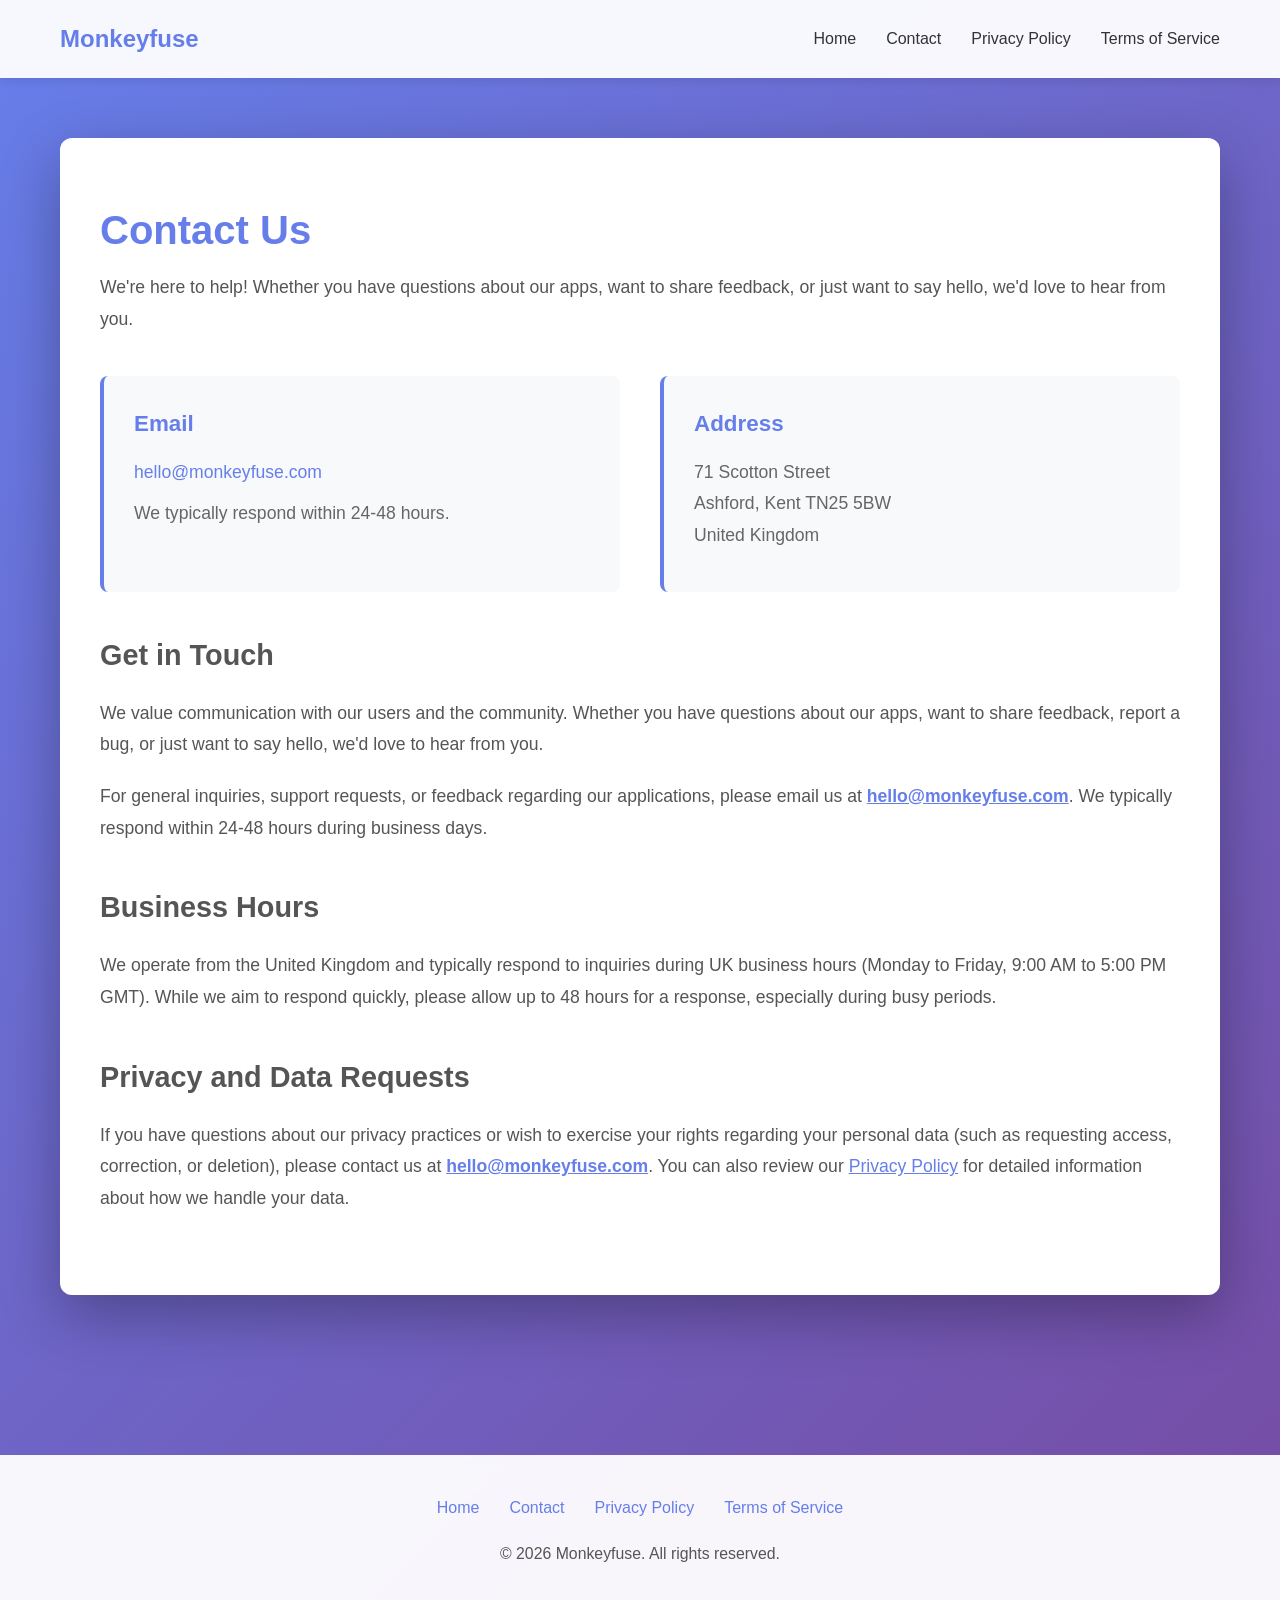
==== contact.html @ 835f0c0d "Update website: add contact and terms pages, update index and privacy pages" ====
<!DOCTYPE html>
<html lang="en">
<head>
    <meta charset="UTF-8">
    <meta name="viewport" content="width=device-width, initial-scale=1.0">
    <meta name="description" content="Contact Monkeyfuse - Get in touch with our software house team">
    <title>Contact Us - Monkeyfuse</title>
    <style>
        * {
            margin: 0;
            padding: 0;
            box-sizing: border-box;
        }
        
        body {
            font-family: -apple-system, BlinkMacSystemFont, 'Segoe UI', Roboto, Oxygen, Ubuntu, Cantarell, sans-serif;
            line-height: 1.6;
            color: #333;
            background: linear-gradient(135deg, #667eea 0%, #764ba2 100%);
            min-height: 100vh;
            padding: 0;
        }
        
        /* Navigation */
        nav {
            background: rgba(255, 255, 255, 0.95);
            backdrop-filter: blur(10px);
            padding: 20px 0;
            box-shadow: 0 2px 10px rgba(0, 0, 0, 0.1);
            position: sticky;
            top: 0;
            z-index: 100;
        }
        
        .nav-container {
            max-width: 1200px;
            margin: 0 auto;
            padding: 0 20px;
            display: flex;
            justify-content: space-between;
            align-items: center;
        }
        
        .logo {
            font-size: 1.5em;
            font-weight: 700;
            color: #667eea;
            text-decoration: none;
        }
        
        .nav-links {
            display: flex;
            gap: 30px;
            list-style: none;
        }
        
        .nav-links a {
            color: #333;
            text-decoration: none;
            font-weight: 500;
            transition: color 0.3s;
        }
        
        .nav-links a:hover {
            color: #667eea;
        }
        
        /* Main Content */
        .container {
            max-width: 1200px;
            margin: 0 auto;
            padding: 60px 20px;
        }
        
        .section {
            background: white;
            border-radius: 12px;
            box-shadow: 0 20px 60px rgba(0, 0, 0, 0.3);
            padding: 60px 40px;
            margin-bottom: 40px;
        }
        
        h1 {
            font-size: 2.5em;
            margin-bottom: 10px;
            color: #667eea;
            font-weight: 700;
        }
        
        h2 {
            font-size: 1.8em;
            margin-top: 40px;
            margin-bottom: 20px;
            color: #555;
            font-weight: 600;
        }
        
        p {
            font-size: 1.1em;
            color: #555;
            margin-bottom: 20px;
            line-height: 1.8;
        }
        
        .contact-grid {
            display: grid;
            grid-template-columns: repeat(auto-fit, minmax(300px, 1fr));
            gap: 40px;
            margin-top: 40px;
        }
        
        .contact-card {
            padding: 30px;
            background: #f8f9fa;
            border-radius: 8px;
            border-left: 4px solid #667eea;
        }
        
        .contact-card h3 {
            font-size: 1.4em;
            margin-bottom: 15px;
            color: #667eea;
        }
        
        .contact-card p {
            margin-bottom: 10px;
            color: #666;
        }
        
        .contact-card a {
            color: #667eea;
            text-decoration: none;
        }
        
        .contact-card a:hover {
            text-decoration: underline;
        }
        
        /* Contact Form */
        .contact-form {
            margin-top: 30px;
        }
        
        .form-group {
            margin-bottom: 25px;
        }
        
        .form-group label {
            display: block;
            margin-bottom: 8px;
            color: #555;
            font-weight: 500;
        }
        
        .form-group input,
        .form-group textarea {
            width: 100%;
            padding: 12px;
            border: 2px solid #e0e0e0;
            border-radius: 6px;
            font-size: 1em;
            font-family: inherit;
            transition: border-color 0.3s;
        }
        
        .form-group input:focus,
        .form-group textarea:focus {
            outline: none;
            border-color: #667eea;
        }
        
        .form-group textarea {
            resize: vertical;
            min-height: 120px;
        }
        
        .submit-btn {
            background: #667eea;
            color: white;
            padding: 14px 40px;
            border: none;
            border-radius: 6px;
            font-size: 1.1em;
            font-weight: 600;
            cursor: pointer;
            transition: background 0.3s;
        }
        
        .submit-btn:hover {
            background: #5568d3;
        }
        
        /* Footer */
        footer {
            background: rgba(255, 255, 255, 0.95);
            backdrop-filter: blur(10px);
            padding: 40px 20px;
            margin-top: 60px;
            text-align: center;
        }
        
        .footer-content {
            max-width: 1200px;
            margin: 0 auto;
        }
        
        .footer-links {
            display: flex;
            justify-content: center;
            gap: 30px;
            margin-bottom: 20px;
            flex-wrap: wrap;
        }
        
        .footer-links a {
            color: #667eea;
            text-decoration: none;
            font-weight: 500;
        }
        
        .footer-links a:hover {
            text-decoration: underline;
        }
        
        .footer-copyright {
            color: #999;
            font-size: 0.9em;
            margin-top: 20px;
        }
        
        @media (max-width: 768px) {
            .nav-container {
                flex-direction: column;
                gap: 15px;
            }
            
            .nav-links {
                gap: 20px;
                flex-wrap: wrap;
                justify-content: center;
            }
            
            .section {
                padding: 40px 30px;
            }
            
            h1 {
                font-size: 2em;
            }
            
            .contact-grid {
                grid-template-columns: 1fr;
            }
        }
    </style>
</head>
<body>
    <!-- Navigation -->
    <nav>
        <div class="nav-container">
            <a href="index.html" class="logo">Monkeyfuse</a>
            <ul class="nav-links">
                <li><a href="index.html">Home</a></li>
                <li><a href="contact.html">Contact</a></li>
                <li><a href="privacy.html">Privacy Policy</a></li>
                <li><a href="terms.html">Terms of Service</a></li>
            </ul>
        </div>
    </nav>

    <!-- Main Content -->
    <div class="container">
        <section class="section">
            <h1>Contact Us</h1>
            <p>
                We're here to help! Whether you have questions about our apps, want to share feedback, 
                or just want to say hello, we'd love to hear from you.
            </p>

            <div class="contact-grid">
                <div class="contact-card">
                    <h3>Email</h3>
                    <p><a href="mailto:hello@monkeyfuse.com">hello@monkeyfuse.com</a></p>
                    <p>We typically respond within 24-48 hours.</p>
                </div>
                
                <div class="contact-card">
                    <h3>Address</h3>
                    <p>71 Scotton Street<br>
                    Ashford, Kent TN25 5BW<br>
                    United Kingdom</p>
                </div>
            </div>

            <h2>Get in Touch</h2>
            <p>
                We value communication with our users and the community. Whether you have questions 
                about our apps, want to share feedback, report a bug, or just want to say hello, 
                we'd love to hear from you.
            </p>
            <p>
                For general inquiries, support requests, or feedback regarding our applications, 
                please email us at <a href="mailto:hello@monkeyfuse.com" style="color: #667eea; font-weight: 600;">hello@monkeyfuse.com</a>. 
                We typically respond within 24-48 hours during business days.
            </p>
            <h2>Business Hours</h2>
            <p>
                We operate from the United Kingdom and typically respond to inquiries during UK 
                business hours (Monday to Friday, 9:00 AM to 5:00 PM GMT). While we aim to respond 
                quickly, please allow up to 48 hours for a response, especially during busy periods.
            </p>
            <h2>Privacy and Data Requests</h2>
            <p>
                If you have questions about our privacy practices or wish to exercise your rights 
                regarding your personal data (such as requesting access, correction, or deletion), 
                please contact us at <a href="mailto:hello@monkeyfuse.com" style="color: #667eea; font-weight: 600;">hello@monkeyfuse.com</a>. 
                You can also review our <a href="privacy.html" style="color: #667eea;">Privacy Policy</a> 
                for detailed information about how we handle your data.
            </p>
        </section>
    </div>

    <!-- Footer -->
    <footer>
        <div class="footer-content">
            <div class="footer-links">
                <a href="index.html">Home</a>
                <a href="contact.html">Contact</a>
                <a href="privacy.html">Privacy Policy</a>
                <a href="terms.html">Terms of Service</a>
            </div>
            <div class="footer-copyright">
                <p>&copy; <span id="copyright-year"></span> Monkeyfuse. All rights reserved.</p>
            </div>
        </div>
    </footer>
    
    <script>
        document.getElementById('copyright-year').textContent = new Date().getFullYear();
    </script>
</body>
</html>
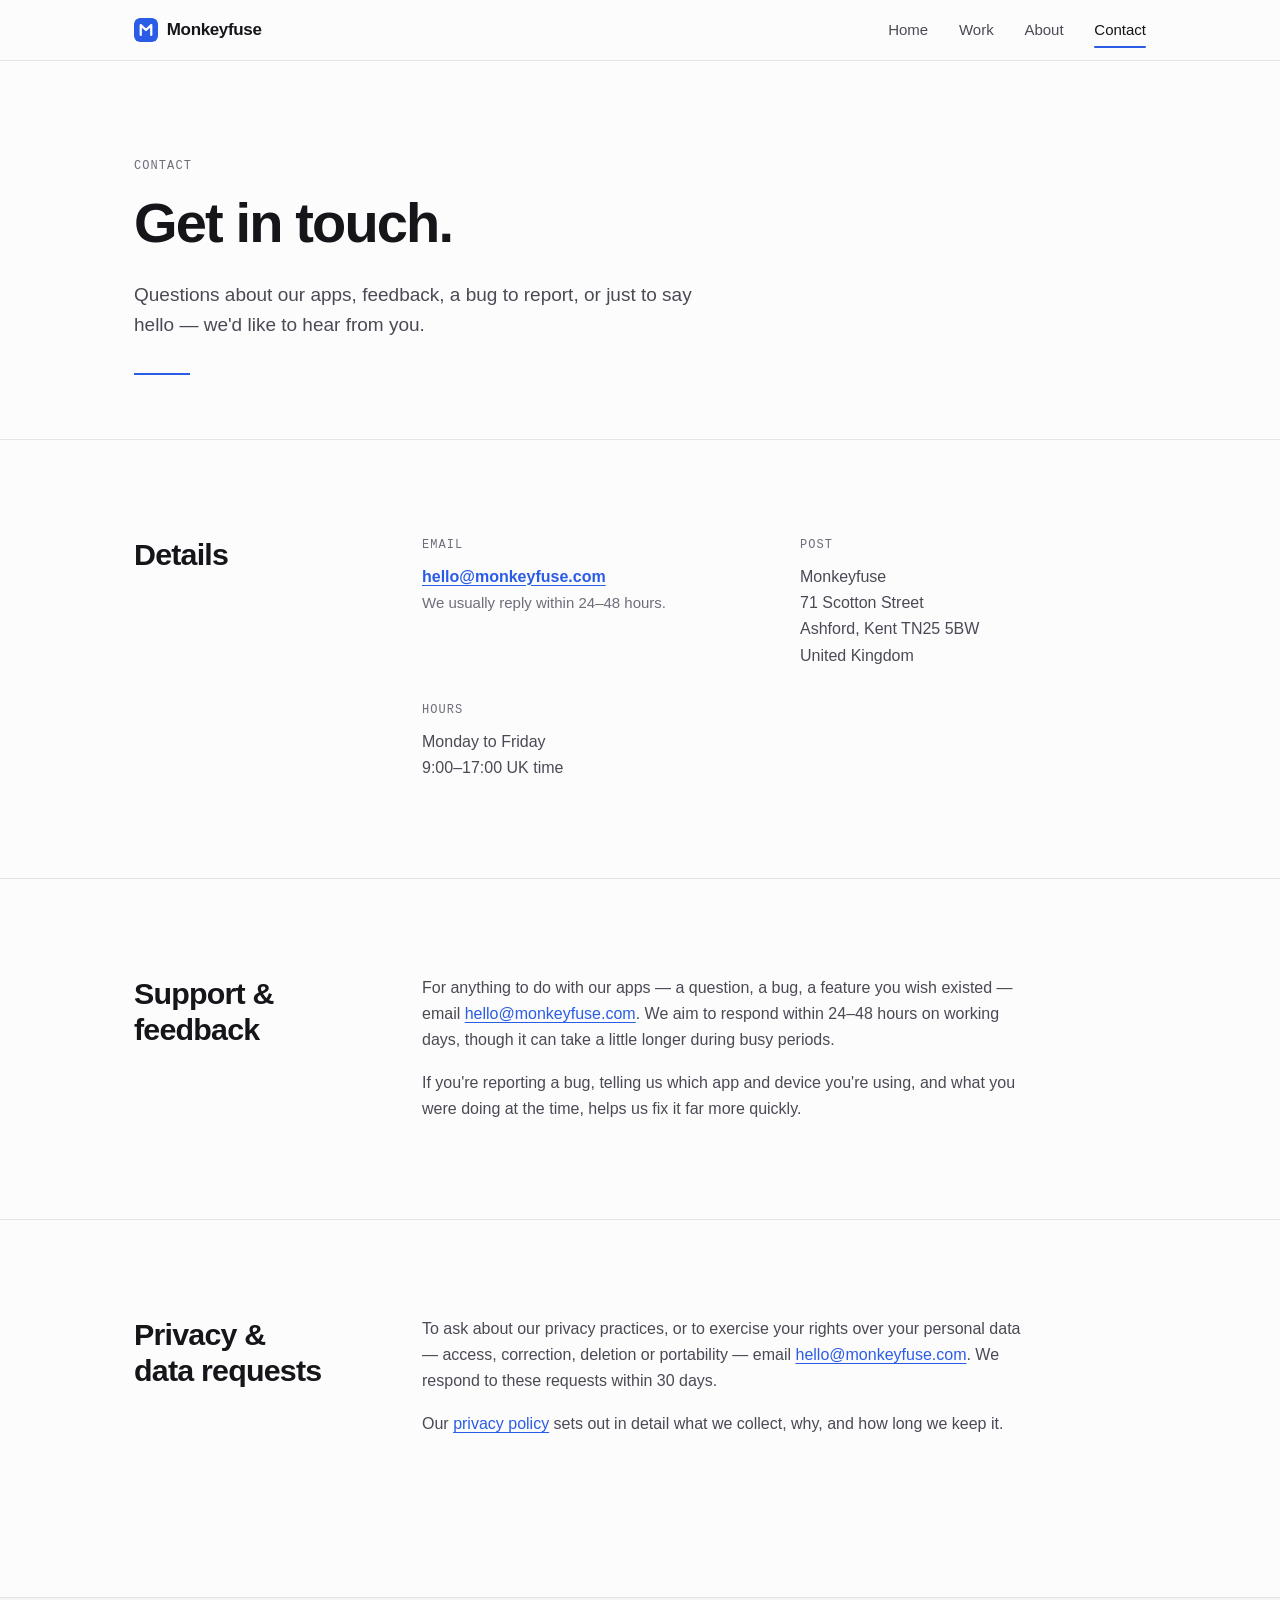
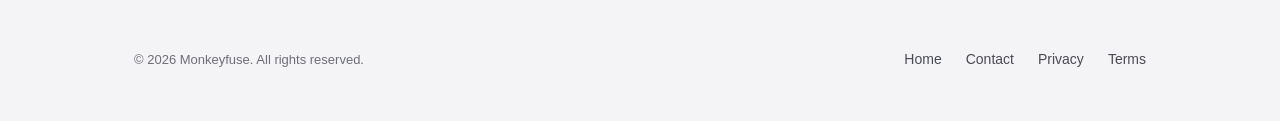
==== commit 500627e1: "Rebuild site and update MasterMeals section for App Store review Two batches of work land together h" ====
--- a/contact.html
+++ b/contact.html
@@ -1,342 +1,157 @@
 <!DOCTYPE html>
-<html lang="en">
+<html lang="en-GB">
 <head>
     <meta charset="UTF-8">
-    <meta name="viewport" content="width=device-width, initial-scale=1.0">
-    <meta name="description" content="Contact Monkeyfuse - Get in touch with our software house team">
-    <title>Contact Us - Monkeyfuse</title>
-    <style>
-        * {
-            margin: 0;
-            padding: 0;
-            box-sizing: border-box;
-        }
-        
-        body {
-            font-family: -apple-system, BlinkMacSystemFont, 'Segoe UI', Roboto, Oxygen, Ubuntu, Cantarell, sans-serif;
-            line-height: 1.6;
-            color: #333;
-            background: linear-gradient(135deg, #667eea 0%, #764ba2 100%);
-            min-height: 100vh;
-            padding: 0;
-        }
-        
-        /* Navigation */
-        nav {
-            background: rgba(255, 255, 255, 0.95);
-            backdrop-filter: blur(10px);
-            padding: 20px 0;
-            box-shadow: 0 2px 10px rgba(0, 0, 0, 0.1);
-            position: sticky;
-            top: 0;
-            z-index: 100;
-        }
-        
-        .nav-container {
-            max-width: 1200px;
-            margin: 0 auto;
-            padding: 0 20px;
-            display: flex;
-            justify-content: space-between;
-            align-items: center;
-        }
-        
-        .logo {
-            font-size: 1.5em;
-            font-weight: 700;
-            color: #667eea;
-            text-decoration: none;
-        }
-        
-        .nav-links {
-            display: flex;
-            gap: 30px;
-            list-style: none;
-        }
-        
-        .nav-links a {
-            color: #333;
-            text-decoration: none;
-            font-weight: 500;
-            transition: color 0.3s;
-        }
-        
-        .nav-links a:hover {
-            color: #667eea;
-        }
-        
-        /* Main Content */
-        .container {
-            max-width: 1200px;
-            margin: 0 auto;
-            padding: 60px 20px;
-        }
-        
-        .section {
-            background: white;
-            border-radius: 12px;
-            box-shadow: 0 20px 60px rgba(0, 0, 0, 0.3);
-            padding: 60px 40px;
-            margin-bottom: 40px;
-        }
-        
-        h1 {
-            font-size: 2.5em;
-            margin-bottom: 10px;
-            color: #667eea;
-            font-weight: 700;
-        }
-        
-        h2 {
-            font-size: 1.8em;
-            margin-top: 40px;
-            margin-bottom: 20px;
-            color: #555;
-            font-weight: 600;
-        }
-        
-        p {
-            font-size: 1.1em;
-            color: #555;
-            margin-bottom: 20px;
-            line-height: 1.8;
-        }
-        
-        .contact-grid {
-            display: grid;
-            grid-template-columns: repeat(auto-fit, minmax(300px, 1fr));
-            gap: 40px;
-            margin-top: 40px;
-        }
-        
-        .contact-card {
-            padding: 30px;
-            background: #f8f9fa;
-            border-radius: 8px;
-            border-left: 4px solid #667eea;
-        }
-        
-        .contact-card h3 {
-            font-size: 1.4em;
-            margin-bottom: 15px;
-            color: #667eea;
-        }
-        
-        .contact-card p {
-            margin-bottom: 10px;
-            color: #666;
-        }
-        
-        .contact-card a {
-            color: #667eea;
-            text-decoration: none;
-        }
-        
-        .contact-card a:hover {
-            text-decoration: underline;
-        }
-        
-        /* Contact Form */
-        .contact-form {
-            margin-top: 30px;
-        }
-        
-        .form-group {
-            margin-bottom: 25px;
-        }
-        
-        .form-group label {
-            display: block;
-            margin-bottom: 8px;
-            color: #555;
-            font-weight: 500;
-        }
-        
-        .form-group input,
-        .form-group textarea {
-            width: 100%;
-            padding: 12px;
-            border: 2px solid #e0e0e0;
-            border-radius: 6px;
-            font-size: 1em;
-            font-family: inherit;
-            transition: border-color 0.3s;
-        }
-        
-        .form-group input:focus,
-        .form-group textarea:focus {
-            outline: none;
-            border-color: #667eea;
-        }
-        
-        .form-group textarea {
-            resize: vertical;
-            min-height: 120px;
-        }
-        
-        .submit-btn {
-            background: #667eea;
-            color: white;
-            padding: 14px 40px;
-            border: none;
-            border-radius: 6px;
-            font-size: 1.1em;
-            font-weight: 600;
-            cursor: pointer;
-            transition: background 0.3s;
-        }
-        
-        .submit-btn:hover {
-            background: #5568d3;
-        }
-        
-        /* Footer */
-        footer {
-            background: rgba(255, 255, 255, 0.95);
-            backdrop-filter: blur(10px);
-            padding: 40px 20px;
-            margin-top: 60px;
-            text-align: center;
-        }
-        
-        .footer-content {
-            max-width: 1200px;
-            margin: 0 auto;
-        }
-        
-        .footer-links {
-            display: flex;
-            justify-content: center;
-            gap: 30px;
-            margin-bottom: 20px;
-            flex-wrap: wrap;
-        }
-        
-        .footer-links a {
-            color: #667eea;
-            text-decoration: none;
-            font-weight: 500;
-        }
-        
-        .footer-links a:hover {
-            text-decoration: underline;
-        }
-        
-        .footer-copyright {
-            color: #999;
-            font-size: 0.9em;
-            margin-top: 20px;
-        }
-        
-        @media (max-width: 768px) {
-            .nav-container {
-                flex-direction: column;
-                gap: 15px;
-            }
-            
-            .nav-links {
-                gap: 20px;
-                flex-wrap: wrap;
-                justify-content: center;
-            }
-            
-            .section {
-                padding: 40px 30px;
-            }
-            
-            h1 {
-                font-size: 2em;
-            }
-            
-            .contact-grid {
-                grid-template-columns: 1fr;
-            }
-        }
-    </style>
+    <meta name="viewport" content="width=device-width, initial-scale=1">
+    <title>Contact — Monkeyfuse</title>
+    <meta name="description" content="Get in touch with Monkeyfuse. Email hello@monkeyfuse.com for support, feedback, or privacy and data requests.">
+    <link rel="canonical" href="https://monkeyfuse.com/contact.html">
+
+    <meta name="theme-color" content="#fcfcfd" media="(prefers-color-scheme: light)">
+    <meta name="theme-color" content="#0f1014" media="(prefers-color-scheme: dark)">
+
+    <meta property="og:type" content="website">
+    <meta property="og:site_name" content="Monkeyfuse">
+    <meta property="og:url" content="https://monkeyfuse.com/contact.html">
+    <meta property="og:title" content="Contact — Monkeyfuse">
+    <meta property="og:description" content="Email hello@monkeyfuse.com for support, feedback, or privacy and data requests.">
+    <meta property="og:image" content="https://monkeyfuse.com/assets/img/og.png">
+    <meta property="og:image:width" content="1200">
+    <meta property="og:image:height" content="630">
+    <meta name="twitter:card" content="summary_large_image">
+
+    <link rel="icon" href="/assets/img/favicon.svg" type="image/svg+xml">
+    <link rel="apple-touch-icon" href="/assets/img/apple-touch-icon.png">
+    <link rel="stylesheet" href="/assets/css/site.css">
 </head>
 <body>
-    <!-- Navigation -->
-    <nav>
-        <div class="nav-container">
-            <a href="index.html" class="logo">Monkeyfuse</a>
-            <ul class="nav-links">
-                <li><a href="index.html">Home</a></li>
-                <li><a href="contact.html">Contact</a></li>
-                <li><a href="privacy.html">Privacy Policy</a></li>
-                <li><a href="terms.html">Terms of Service</a></li>
-            </ul>
+    <a class="skip-link" href="#main">Skip to content</a>
+
+    <header class="site-header">
+        <div class="wrap site-header__inner">
+            <a class="wordmark" href="/">
+                <svg viewBox="0 0 32 32" aria-hidden="true" focusable="false">
+                    <rect width="32" height="32" rx="7" fill="#2b5ce6"/>
+                    <path d="M9 22.5V9.5l7 6.5 7-6.5v13" fill="none" stroke="#fff"
+                          stroke-width="3" stroke-linecap="round" stroke-linejoin="round"/>
+                </svg>
+                Monkeyfuse
+            </a>
+            <nav aria-label="Primary">
+                <ul class="nav">
+                    <li><a href="/">Home</a></li>
+                    <li><a href="/index.html#mastermeals">Work</a></li>
+                    <li><a href="/index.html#about">About</a></li>
+                    <li><a href="/contact.html" aria-current="page">Contact</a></li>
+                </ul>
+            </nav>
         </div>
-    </nav>
+    </header>
 
-    <!-- Main Content -->
-    <div class="container">
-        <section class="section">
-            <h1>Contact Us</h1>
-            <p>
-                We're here to help! Whether you have questions about our apps, want to share feedback, 
-                or just want to say hello, we'd love to hear from you.
+    <main id="main">
+        <section class="wrap hero">
+            <span class="eyebrow">Contact</span>
+            <h1>Get in touch.</h1>
+            <p class="lede">
+                Questions about our apps, feedback, a bug to report, or just to say hello —
+                we'd like to hear from you.
             </p>
+            <hr class="hero__rule">
+        </section>
 
-            <div class="contact-grid">
-                <div class="contact-card">
-                    <h3>Email</h3>
-                    <p><a href="mailto:hello@monkeyfuse.com">hello@monkeyfuse.com</a></p>
-                    <p>We typically respond within 24-48 hours.</p>
+        <section class="band" aria-labelledby="details-title">
+            <div class="wrap split">
+                <div class="split__heading">
+                    <h2 id="details-title">Details</h2>
                 </div>
-                
-                <div class="contact-card">
-                    <h3>Address</h3>
-                    <p>71 Scotton Street<br>
-                    Ashford, Kent TN25 5BW<br>
-                    United Kingdom</p>
+                <div>
+                    <dl class="details">
+                        <div>
+                            <dt>Email</dt>
+                            <dd>
+                                <a href="mailto:hello@monkeyfuse.com">hello@monkeyfuse.com</a><br>
+                                <span style="font-size: 0.9375rem; color: var(--ink-tertiary)">
+                                    We usually reply within 24–48 hours.
+                                </span>
+                            </dd>
+                        </div>
+                        <div>
+                            <dt>Post</dt>
+                            <dd>
+                                <address>
+                                    Monkeyfuse<br>
+                                    71 Scotton Street<br>
+                                    Ashford, Kent TN25 5BW<br>
+                                    United Kingdom
+                                </address>
+                            </dd>
+                        </div>
+                        <div>
+                            <dt>Hours</dt>
+                            <dd>
+                                Monday to Friday<br>
+                                9:00–17:00 UK time
+                            </dd>
+                        </div>
+                    </dl>
                 </div>
             </div>
+        </section>
 
-            <h2>Get in Touch</h2>
-            <p>
-                We value communication with our users and the community. Whether you have questions 
-                about our apps, want to share feedback, report a bug, or just want to say hello, 
-                we'd love to hear from you.
-            </p>
-            <p>
-                For general inquiries, support requests, or feedback regarding our applications, 
-                please email us at <a href="mailto:hello@monkeyfuse.com" style="color: #667eea; font-weight: 600;">hello@monkeyfuse.com</a>. 
-                We typically respond within 24-48 hours during business days.
-            </p>
-            <h2>Business Hours</h2>
-            <p>
-                We operate from the United Kingdom and typically respond to inquiries during UK 
-                business hours (Monday to Friday, 9:00 AM to 5:00 PM GMT). While we aim to respond 
-                quickly, please allow up to 48 hours for a response, especially during busy periods.
-            </p>
-            <h2>Privacy and Data Requests</h2>
-            <p>
-                If you have questions about our privacy practices or wish to exercise your rights 
-                regarding your personal data (such as requesting access, correction, or deletion), 
-                please contact us at <a href="mailto:hello@monkeyfuse.com" style="color: #667eea; font-weight: 600;">hello@monkeyfuse.com</a>. 
-                You can also review our <a href="privacy.html" style="color: #667eea;">Privacy Policy</a> 
-                for detailed information about how we handle your data.
-            </p>
+        <section class="band" aria-labelledby="support-title">
+            <div class="wrap split">
+                <div class="split__heading">
+                    <h2 id="support-title">Support &amp; feedback</h2>
+                </div>
+                <div class="prose">
+                    <p>
+                        For anything to do with our apps — a question, a bug, a feature you wish
+                        existed — email
+                        <a href="mailto:hello@monkeyfuse.com">hello@monkeyfuse.com</a>.
+                        We aim to respond within 24–48 hours on working days, though it can take
+                        a little longer during busy periods.
+                    </p>
+                    <p>
+                        If you're reporting a bug, telling us which app and device you're using,
+                        and what you were doing at the time, helps us fix it far more quickly.
+                    </p>
+                </div>
+            </div>
         </section>
-    </div>
 
-    <!-- Footer -->
-    <footer>
-        <div class="footer-content">
-            <div class="footer-links">
-                <a href="index.html">Home</a>
-                <a href="contact.html">Contact</a>
-                <a href="privacy.html">Privacy Policy</a>
-                <a href="terms.html">Terms of Service</a>
+        <section class="band" aria-labelledby="privacy-title">
+            <div class="wrap split">
+                <div class="split__heading">
+                    <h2 id="privacy-title">Privacy &amp; data requests</h2>
+                </div>
+                <div class="prose">
+                    <p>
+                        To ask about our privacy practices, or to exercise your rights over your
+                        personal data — access, correction, deletion or portability — email
+                        <a href="mailto:hello@monkeyfuse.com">hello@monkeyfuse.com</a>.
+                        We respond to these requests within 30 days.
+                    </p>
+                    <p>
+                        Our <a href="/privacy.html">privacy policy</a> sets out in detail what we
+                        collect, why, and how long we keep it.
+                    </p>
+                </div>
             </div>
-            <div class="footer-copyright">
-                <p>&copy; <span id="copyright-year"></span> Monkeyfuse. All rights reserved.</p>
-            </div>
+        </section>
+    </main>
+
+    <footer class="site-footer">
+        <div class="wrap site-footer__inner">
+            <p class="site-footer__legal">&copy; 2026 Monkeyfuse. All rights reserved.</p>
+            <nav aria-label="Footer">
+                <ul>
+                    <li><a href="/">Home</a></li>
+                    <li><a href="/contact.html">Contact</a></li>
+                    <li><a href="/privacy.html">Privacy</a></li>
+                    <li><a href="/terms.html">Terms</a></li>
+                </ul>
+            </nav>
         </div>
     </footer>
-    
-    <script>
-        document.getElementById('copyright-year').textContent = new Date().getFullYear();
-    </script>
 </body>
 </html>
--- a/assets/css/site.css
+++ b/assets/css/site.css
@@ -0,0 +1,825 @@
+/* ==========================================================================
+   Monkeyfuse — site styles
+   Single stylesheet shared by every page. No external dependencies:
+   no webfonts, no CDNs, no trackers.
+   ========================================================================== */
+
+/* --------------------------------------------------------------------------
+   1. Design tokens
+   -------------------------------------------------------------------------- */
+
+:root {
+    /* Palette — light */
+    --bg:           #fcfcfd;
+    --surface:      #f4f4f6;
+    --surface-raised: #ffffff;
+    --ink:          #16161a;
+    --ink-secondary: #4a4a55;
+    --ink-tertiary: #6e6e7a;
+    --line:         #e4e4e9;
+    --line-strong:  #d3d3da;
+    --accent:       #2b5ce6;
+    --accent-hover: #1e47c4;
+    --accent-wash:  #eef2fe;
+
+    /* Type */
+    --font-sans: -apple-system, BlinkMacSystemFont, "Segoe UI", Roboto,
+                 "Helvetica Neue", Arial, sans-serif;
+    --font-mono: ui-monospace, SFMono-Regular, "SF Mono", Menlo, Consolas,
+                 "Liberation Mono", monospace;
+
+    /* Spacing scale */
+    --space-1: 0.25rem;
+    --space-2: 0.5rem;
+    --space-3: 0.75rem;
+    --space-4: 1rem;
+    --space-5: 1.5rem;
+    --space-6: 2rem;
+    --space-7: 3rem;
+    --space-8: 4rem;
+    --space-9: 6rem;
+
+    /* Geometry */
+    --radius:    8px;
+    --radius-sm: 5px;
+    --measure:   68ch;   /* comfortable line length for prose */
+    --page:      1060px; /* outer page width */
+}
+
+@media (prefers-color-scheme: dark) {
+    :root {
+        --bg:           #0f1014;
+        --surface:      #17181d;
+        --surface-raised: #1c1d23;
+        --ink:          #ececef;
+        --ink-secondary: #a9a9b4;
+        --ink-tertiary: #8a8a95;
+        --line:         #26272e;
+        --line-strong:  #33343d;
+        --accent:       #8fb0ff;
+        --accent-hover: #b3c8ff;
+        --accent-wash:  #171b28;
+    }
+}
+
+/* --------------------------------------------------------------------------
+   2. Reset & base
+   -------------------------------------------------------------------------- */
+
+*,
+*::before,
+*::after {
+    box-sizing: border-box;
+}
+
+* {
+    margin: 0;
+    padding: 0;
+}
+
+html {
+    -webkit-text-size-adjust: 100%;
+    scroll-behavior: smooth;
+}
+
+@media (prefers-reduced-motion: reduce) {
+    html { scroll-behavior: auto; }
+    *, *::before, *::after {
+        animation-duration: 0.01ms !important;
+        animation-iteration-count: 1 !important;
+        transition-duration: 0.01ms !important;
+    }
+}
+
+body {
+    font-family: var(--font-sans);
+    font-size: 1rem;
+    line-height: 1.65;
+    color: var(--ink-secondary);
+    background: var(--bg);
+    -webkit-font-smoothing: antialiased;
+    -moz-osx-font-smoothing: grayscale;
+    display: flex;
+    flex-direction: column;
+    min-height: 100vh;
+}
+
+/* --------------------------------------------------------------------------
+   3. Typography
+   -------------------------------------------------------------------------- */
+
+h1, h2, h3, h4 {
+    color: var(--ink);
+    font-weight: 640;
+    line-height: 1.2;
+    letter-spacing: -0.021em;
+    text-wrap: balance;
+}
+
+h1 {
+    font-size: clamp(2.25rem, 1.55rem + 3.1vw, 3.5rem);
+    letter-spacing: -0.033em;
+}
+
+h2 {
+    font-size: clamp(1.5rem, 1.3rem + 0.9vw, 1.9rem);
+    letter-spacing: -0.026em;
+}
+
+h3 {
+    font-size: 1.125rem;
+    letter-spacing: -0.014em;
+}
+
+h4 {
+    font-size: 1rem;
+    letter-spacing: -0.01em;
+}
+
+p {
+    text-wrap: pretty;
+}
+
+p + p,
+p + ul,
+p + ol,
+ul + p,
+ol + p {
+    margin-top: var(--space-4);
+}
+
+strong {
+    color: var(--ink);
+    font-weight: 615;
+}
+
+a {
+    color: var(--accent);
+    text-decoration-thickness: 1px;
+    text-underline-offset: 0.18em;
+    transition: color 0.15s ease;
+}
+
+a:hover {
+    color: var(--accent-hover);
+}
+
+:focus-visible {
+    outline: 2px solid var(--accent);
+    outline-offset: 3px;
+    border-radius: 2px;
+}
+
+ul, ol {
+    padding-left: 1.35em;
+}
+
+li + li {
+    margin-top: var(--space-2);
+}
+
+li::marker {
+    color: var(--ink-tertiary);
+}
+
+/* Small uppercase label above a heading */
+.eyebrow {
+    display: block;
+    font-family: var(--font-mono);
+    font-size: 0.75rem;
+    font-weight: 500;
+    letter-spacing: 0.09em;
+    text-transform: uppercase;
+    color: var(--ink-tertiary);
+    margin-bottom: var(--space-3);
+}
+
+.lede {
+    font-size: clamp(1.0625rem, 1rem + 0.35vw, 1.1875rem);
+    color: var(--ink-secondary);
+    line-height: 1.6;
+}
+
+.prose {
+    max-width: var(--measure);
+}
+
+/* --------------------------------------------------------------------------
+   4. Layout primitives
+   -------------------------------------------------------------------------- */
+
+.wrap {
+    width: 100%;
+    max-width: var(--page);
+    margin-inline: auto;
+    padding-inline: var(--space-5);
+}
+
+main {
+    flex: 1 0 auto;
+}
+
+/* A horizontal band of content, separated by a hairline rule. */
+.band {
+    padding-block: var(--space-8);
+    border-top: 1px solid var(--line);
+}
+
+.band--flush {
+    border-top: 0;
+}
+
+.band--tight {
+    padding-block: var(--space-7);
+}
+
+.band--muted {
+    background: var(--surface);
+}
+
+@media (min-width: 768px) {
+    .band { padding-block: var(--space-9); }
+    .band--tight { padding-block: var(--space-8); }
+}
+
+/* Two-column: sticky section heading on the left, content on the right. */
+.split {
+    display: grid;
+    gap: var(--space-5);
+}
+
+@media (min-width: 900px) {
+    .split {
+        grid-template-columns: minmax(0, 15rem) minmax(0, 1fr);
+        gap: var(--space-7);
+    }
+
+    .split__heading {
+        position: sticky;
+        top: calc(var(--space-8) + 1rem);
+        align-self: start;
+    }
+}
+
+.skip-link {
+    position: absolute;
+    left: var(--space-4);
+    top: var(--space-4);
+    z-index: 200;
+    padding: var(--space-2) var(--space-4);
+    background: var(--accent);
+    color: #fff;
+    border-radius: var(--radius-sm);
+    font-size: 0.875rem;
+    font-weight: 550;
+    text-decoration: none;
+    transform: translateY(-250%);
+    transition: transform 0.15s ease;
+}
+
+.skip-link:focus {
+    transform: translateY(0);
+    color: #fff;
+}
+
+/* --------------------------------------------------------------------------
+   5. Header & navigation
+   -------------------------------------------------------------------------- */
+
+.site-header {
+    position: sticky;
+    top: 0;
+    z-index: 100;
+    background: color-mix(in srgb, var(--bg) 88%, transparent);
+    backdrop-filter: saturate(1.6) blur(12px);
+    -webkit-backdrop-filter: saturate(1.6) blur(12px);
+    border-bottom: 1px solid var(--line);
+}
+
+@supports not (background: color-mix(in srgb, red 50%, transparent)) {
+    .site-header { background: var(--bg); }
+}
+
+.site-header__inner {
+    display: flex;
+    align-items: center;
+    justify-content: space-between;
+    gap: var(--space-5);
+    min-height: 60px;
+    padding-block: var(--space-3);
+}
+
+.wordmark {
+    display: inline-flex;
+    align-items: center;
+    gap: 0.55rem;
+    color: var(--ink);
+    font-size: 1.0625rem;
+    font-weight: 640;
+    letter-spacing: -0.021em;
+    text-decoration: none;
+    white-space: nowrap;
+}
+
+.wordmark:hover {
+    color: var(--ink);
+}
+
+.wordmark svg {
+    display: block;
+    width: 24px;
+    height: 24px;
+    border-radius: 6px;
+    flex-shrink: 0;
+}
+
+.nav {
+    display: flex;
+    align-items: center;
+    gap: clamp(var(--space-4), 2.4vw, var(--space-6));
+    list-style: none;
+    padding: 0;
+}
+
+.nav li + li {
+    margin-top: 0;
+}
+
+.nav a {
+    position: relative;
+    display: block;
+    padding-block: var(--space-1);
+    color: var(--ink-secondary);
+    font-size: 0.9375rem;
+    font-weight: 500;
+    text-decoration: none;
+    white-space: nowrap;
+}
+
+.nav a:hover {
+    color: var(--ink);
+}
+
+.nav a[aria-current="page"] {
+    color: var(--ink);
+}
+
+.nav a[aria-current="page"]::after {
+    content: "";
+    position: absolute;
+    left: 0;
+    right: 0;
+    bottom: -2px;
+    height: 2px;
+    background: var(--accent);
+    border-radius: 1px;
+}
+
+@media (max-width: 640px) {
+    .site-header__inner {
+        flex-direction: column;
+        align-items: flex-start;
+        gap: var(--space-3);
+    }
+
+    .nav {
+        gap: var(--space-4);
+        flex-wrap: wrap;
+    }
+
+    .nav a {
+        font-size: 0.875rem;
+    }
+}
+
+/* --------------------------------------------------------------------------
+   6. Hero
+   -------------------------------------------------------------------------- */
+
+.hero {
+    padding-block: var(--space-8) var(--space-8);
+}
+
+@media (min-width: 768px) {
+    .hero { padding-block: var(--space-9) var(--space-8); }
+}
+
+.hero h1 {
+    max-width: 16ch;
+}
+
+.hero .lede {
+    max-width: 54ch;
+    margin-top: var(--space-5);
+}
+
+.hero__rule {
+    width: 3.5rem;
+    height: 2px;
+    background: var(--accent);
+    border: 0;
+    margin-top: var(--space-6);
+}
+
+/* --------------------------------------------------------------------------
+   7. Components
+   -------------------------------------------------------------------------- */
+
+/* Status pill — e.g. "In development" */
+.status {
+    display: inline-flex;
+    align-items: center;
+    gap: 0.5rem;
+    padding: 0.3rem 0.7rem 0.3rem 0.6rem;
+    border: 1px solid var(--line-strong);
+    border-radius: 999px;
+    background: var(--surface-raised);
+    color: var(--ink-secondary);
+    font-size: 0.8125rem;
+    font-weight: 500;
+    letter-spacing: -0.005em;
+    white-space: nowrap;
+}
+
+.status::before {
+    content: "";
+    width: 6px;
+    height: 6px;
+    border-radius: 50%;
+    background: var(--accent);
+    flex-shrink: 0;
+}
+
+/* Definition-style grid used for values and capabilities. */
+.grid {
+    display: grid;
+    gap: var(--space-6) var(--space-7);
+    grid-template-columns: repeat(auto-fit, minmax(min(15rem, 100%), 1fr));
+}
+
+.grid--2 {
+    grid-template-columns: repeat(auto-fit, minmax(min(19rem, 100%), 1fr));
+}
+
+.item h3 {
+    margin-bottom: var(--space-2);
+}
+
+.item p {
+    font-size: 0.9375rem;
+}
+
+/* Numbered/hairline-separated feature list */
+.feature-list {
+    list-style: none;
+    padding: 0;
+    border-top: 1px solid var(--line);
+}
+
+.feature-list li {
+    margin-top: 0;
+    padding-block: var(--space-4);
+    border-bottom: 1px solid var(--line);
+    display: grid;
+    gap: var(--space-1) var(--space-5);
+}
+
+@media (min-width: 700px) {
+    .feature-list li {
+        grid-template-columns: minmax(0, 17rem) minmax(0, 1fr);
+        align-items: baseline;
+    }
+}
+
+.feature-list__term {
+    color: var(--ink);
+    font-weight: 600;
+    letter-spacing: -0.012em;
+}
+
+.feature-list__desc {
+    color: var(--ink-secondary);
+    font-size: 0.9375rem;
+}
+
+/* App screenshots. Portrait device shots, sized by their own aspect ratio. */
+.shots {
+    display: grid;
+    gap: var(--space-5);
+    grid-template-columns: repeat(auto-fit, minmax(min(13rem, 100%), 1fr));
+    max-width: 46rem;
+    list-style: none;
+    padding: 0;
+}
+
+.shots li {
+    margin-top: 0;
+}
+
+.shots figure {
+    margin: 0;
+}
+
+.shots img {
+    display: block;
+    width: 100%;
+    height: auto;
+    aspect-ratio: 828 / 1792;
+    background: var(--surface);
+    border: 1px solid var(--line);
+    border-radius: 14px;
+}
+
+.shots figcaption {
+    margin-top: var(--space-3);
+    color: var(--ink-tertiary);
+    font-size: 0.8125rem;
+    line-height: 1.5;
+}
+
+/* Bordered panel, used sparingly. Flat — no drop shadows. */
+.panel {
+    padding: var(--space-6);
+    background: var(--surface-raised);
+    border: 1px solid var(--line);
+    border-radius: var(--radius);
+}
+
+@media (min-width: 768px) {
+    .panel { padding: var(--space-7); }
+}
+
+.panel > * + * {
+    margin-top: var(--space-4);
+}
+
+/* Contact detail blocks */
+.details {
+    display: grid;
+    gap: var(--space-6);
+    grid-template-columns: repeat(auto-fit, minmax(min(16rem, 100%), 1fr));
+}
+
+.details dt {
+    font-family: var(--font-mono);
+    font-size: 0.75rem;
+    font-weight: 500;
+    letter-spacing: 0.09em;
+    text-transform: uppercase;
+    color: var(--ink-tertiary);
+    margin-bottom: var(--space-2);
+}
+
+.details dd {
+    margin: 0;
+    color: var(--ink-secondary);
+}
+
+.details dd a {
+    font-weight: 550;
+}
+
+address {
+    font-style: normal;
+}
+
+/* Inline text link with arrow */
+.arrow-link {
+    display: inline-flex;
+    align-items: baseline;
+    gap: 0.35rem;
+    font-weight: 550;
+    text-decoration: none;
+}
+
+.arrow-link::after {
+    content: "\2192";
+    transition: transform 0.15s ease;
+}
+
+.arrow-link:hover {
+    text-decoration: underline;
+}
+
+.arrow-link:hover::after {
+    transform: translateX(2px);
+}
+
+/* Back link at the top of legal pages */
+.back-link {
+    display: inline-flex;
+    align-items: center;
+    gap: 0.35rem;
+    margin-bottom: var(--space-5);
+    color: var(--ink-tertiary);
+    font-size: 0.875rem;
+    font-weight: 500;
+    text-decoration: none;
+}
+
+.back-link:hover {
+    color: var(--ink);
+}
+
+/* --------------------------------------------------------------------------
+   8. Legal documents (privacy, terms)
+   -------------------------------------------------------------------------- */
+
+.doc {
+    max-width: var(--measure);
+}
+
+.doc__meta {
+    margin-top: var(--space-4);
+    padding-bottom: var(--space-6);
+    border-bottom: 1px solid var(--line);
+    color: var(--ink-tertiary);
+    font-size: 0.875rem;
+}
+
+.doc h2 {
+    margin-top: var(--space-8);
+    margin-bottom: var(--space-4);
+    padding-top: var(--space-5);
+    border-top: 1px solid var(--line);
+    font-size: 1.375rem;
+}
+
+.doc h3 {
+    margin-top: var(--space-6);
+    margin-bottom: var(--space-3);
+}
+
+.doc ul,
+.doc ol {
+    margin-top: var(--space-4);
+}
+
+.doc li {
+    color: var(--ink-secondary);
+}
+
+/* Table of contents */
+.toc {
+    margin-top: var(--space-6);
+    padding: var(--space-5) var(--space-6);
+    background: var(--surface);
+    border: 1px solid var(--line);
+    border-radius: var(--radius);
+}
+
+.toc h2 {
+    margin: 0 0 var(--space-3);
+    padding: 0;
+    border: 0;
+    font-size: 0.75rem;
+    font-family: var(--font-mono);
+    font-weight: 500;
+    letter-spacing: 0.09em;
+    text-transform: uppercase;
+    color: var(--ink-tertiary);
+}
+
+.toc ol {
+    columns: 2;
+    column-gap: var(--space-6);
+    padding-left: 1.15em;
+    margin: 0;
+    font-size: 0.9375rem;
+}
+
+.toc li {
+    margin-top: 0;
+    padding-block: 0.15rem;
+    break-inside: avoid;
+}
+
+.toc a {
+    text-decoration: none;
+}
+
+.toc a:hover {
+    text-decoration: underline;
+}
+
+@media (max-width: 600px) {
+    .toc ol { columns: 1; }
+}
+
+/* Callout for the "we don't track you" statement */
+.callout {
+    margin-top: var(--space-5);
+    padding: var(--space-5);
+    background: var(--accent-wash);
+    border: 1px solid color-mix(in srgb, var(--accent) 22%, transparent);
+    border-radius: var(--radius);
+    color: var(--ink-secondary);
+}
+
+@supports not (background: color-mix(in srgb, red 50%, transparent)) {
+    .callout { border-color: var(--line-strong); }
+}
+
+.callout > * + * {
+    margin-top: var(--space-3);
+}
+
+/* --------------------------------------------------------------------------
+   9. Footer
+   -------------------------------------------------------------------------- */
+
+.site-footer {
+    flex-shrink: 0;
+    margin-top: var(--space-8);
+    padding-block: var(--space-7);
+    border-top: 1px solid var(--line);
+    background: var(--surface);
+}
+
+.site-footer__inner {
+    display: flex;
+    flex-wrap: wrap;
+    align-items: center;
+    justify-content: space-between;
+    gap: var(--space-4) var(--space-6);
+}
+
+.site-footer nav ul {
+    display: flex;
+    flex-wrap: wrap;
+    gap: var(--space-2) var(--space-5);
+    list-style: none;
+    padding: 0;
+}
+
+.site-footer nav li + li {
+    margin-top: 0;
+}
+
+.site-footer nav a {
+    color: var(--ink-secondary);
+    font-size: 0.875rem;
+    font-weight: 500;
+    text-decoration: none;
+}
+
+.site-footer nav a:hover {
+    color: var(--ink);
+    text-decoration: underline;
+}
+
+.site-footer__legal {
+    color: var(--ink-tertiary);
+    font-size: 0.8125rem;
+}
+
+/* --------------------------------------------------------------------------
+   10. Error page
+   -------------------------------------------------------------------------- */
+
+.error-page {
+    display: flex;
+    flex-direction: column;
+    justify-content: center;
+    padding-block: var(--space-9);
+    text-align: left;
+}
+
+.error-page .status {
+    margin-bottom: var(--space-5);
+}
+
+/* --------------------------------------------------------------------------
+   11. Print
+   -------------------------------------------------------------------------- */
+
+@media print {
+    .site-header,
+    .site-footer,
+    .skip-link,
+    .back-link,
+    .toc {
+        display: none;
+    }
+
+    body {
+        color: #000;
+        background: #fff;
+        font-size: 11pt;
+    }
+
+    .doc h2 {
+        break-after: avoid;
+    }
+
+    a {
+        color: #000;
+        text-decoration: underline;
+    }
+
+    a[href^="http"]::after {
+        content: " (" attr(href) ")";
+        font-size: 9pt;
+        color: #444;
+    }
+}
